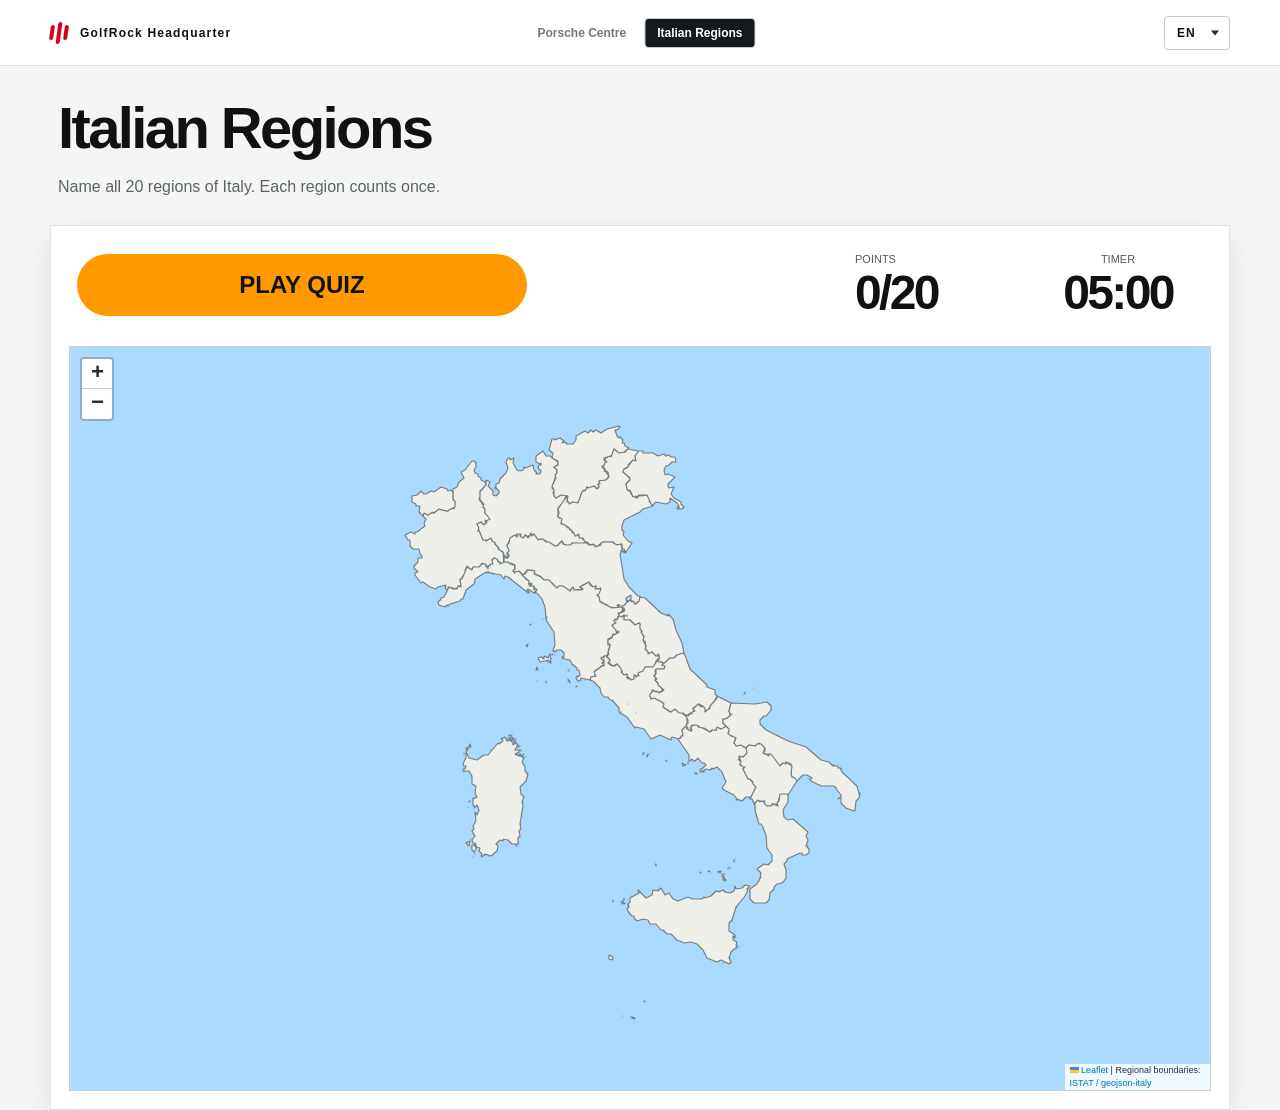
==== italian-regions/index.html @ e573a2c6 "Add Italian regions quiz and quiz navigation" ====
<!doctype html>
<html lang="en">
  <head>
    <meta charset="UTF-8" />
    <meta name="viewport" content="width=device-width, initial-scale=1.0" />
    <meta name="theme-color" content="#ffffff" />
    <title>Italian Regions — Map Quiz</title>
    <link rel="stylesheet" href="./assets/leaflet.css" />
    <link rel="stylesheet" href="./styles.css" />
  </head>
  <body class="italian-regions">
    <header class="site-header">
      <a class="brand" href="#quiz" aria-label="GolfRock Headquarter">
        <span class="brand-bars" aria-hidden="true"><i></i><i></i><i></i></span>
        <span>GolfRock Headquarter</span>
      </a>
      <nav class="quiz-selector" id="quiz-selector" aria-label="Quiz selection">
        <a id="porsche-quiz-link" href="../porsche/?lang=en">Porsche Centre</a>
        <a id="italy-quiz-link" class="active" href="../italian-regions/?lang=en" aria-current="page">Italian Regions</a>
      </nav>
      <div class="language-menu">
        <label class="sr-only" id="language-label" for="language-select">Language</label>
        <select id="language-select" aria-labelledby="language-label">
          <option value="en">EN</option>
          <option value="de">DE</option>
        </select>
      </div>
    </header>

    <main>
      <section class="intro" aria-labelledby="page-title">
        <h1 id="page-title"><span id="title-line-1">Italian Regions</span></h1>
        <p id="intro-text">Name all 20 regions of Italy. Each region counts once.</p>
      </section>

      <section class="quiz" id="quiz" aria-labelledby="page-title">
        <div class="game-controls">
          <div class="interaction-area">
            <button class="start-button" id="start-button" type="button" disabled>
              <span id="start-button-label">LOADING MAP…</span>
            </button>

            <form id="answer-form" class="answer-form" autocomplete="off" hidden>
              <label id="answer-label" for="answer-input">Enter Regions:</label>
              <input
                id="answer-input"
                name="answer"
                type="text"
                spellcheck="false"
                autocapitalize="words"
                aria-describedby="answer-help"
                disabled
              />
              <span class="sr-only" id="answer-help">
                Correct region names are accepted automatically. Incorrect answers receive no response.
              </span>
            </form>
          </div>

          <div class="counter score-counter" aria-live="polite" aria-atomic="true">
            <span id="score-label">POINTS</span>
            <strong id="score">0/20</strong>
          </div>

          <div class="counter timer-counter">
            <span id="timer-label">TIMER</span>
            <strong id="timer">05:00</strong>
            <button class="give-up-button" id="give-up-button" type="button" hidden disabled>
              Give up
            </button>
          </div>
        </div>

        <div class="map-frame italy-map-frame">
          <div
            id="world-map"
            role="img"
            aria-label="Map of Italy divided into its 20 regions. Correct answers are highlighted."
          ></div>
          <div class="map-loading" id="map-loading">Loading Italy map…</div>
        </div>

        <div class="completion-bar" id="completion-bar" hidden>
          <p id="completion-message"></p>
          <button id="restart-button" type="button">Play again</button>
        </div>
      </section>
    </main>

    <script src="./assets/leaflet.js"></script>
    <script src="./app.js" type="module"></script>
  </body>
</html>
---- italian-regions/assets/leaflet.css ----
/* required styles */

.leaflet-pane,
.leaflet-tile,
.leaflet-marker-icon,
.leaflet-marker-shadow,
.leaflet-tile-container,
.leaflet-pane > svg,
.leaflet-pane > canvas,
.leaflet-zoom-box,
.leaflet-image-layer,
.leaflet-layer {
	position: absolute;
	left: 0;
	top: 0;
	}
.leaflet-container {
	overflow: hidden;
	}
.leaflet-tile,
.leaflet-marker-icon,
.leaflet-marker-shadow {
	-webkit-user-select: none;
	   -moz-user-select: none;
	        user-select: none;
	  -webkit-user-drag: none;
	}
/* Prevents IE11 from highlighting tiles in blue */
.leaflet-tile::selection {
	background: transparent;
}
/* Safari renders non-retina tile on retina better with this, but Chrome is worse */
.leaflet-safari .leaflet-tile {
	image-rendering: -webkit-optimize-contrast;
	}
/* hack that prevents hw layers "stretching" when loading new tiles */
.leaflet-safari .leaflet-tile-container {
	width: 1600px;
	height: 1600px;
	-webkit-transform-origin: 0 0;
	}
.leaflet-marker-icon,
.leaflet-marker-shadow {
	display: block;
	}
/* .leaflet-container svg: reset svg max-width decleration shipped in Joomla! (joomla.org) 3.x */
/* .leaflet-container img: map is broken in FF if you have max-width: 100% on tiles */
.leaflet-container .leaflet-overlay-pane svg {
	max-width: none !important;
	max-height: none !important;
	}
.leaflet-container .leaflet-marker-pane img,
.leaflet-container .leaflet-shadow-pane img,
.leaflet-container .leaflet-tile-pane img,
.leaflet-container img.leaflet-image-layer,
.leaflet-container .leaflet-tile {
	max-width: none !important;
	max-height: none !important;
	width: auto;
	padding: 0;
	}

.leaflet-container img.leaflet-tile {
	/* See: https://bugs.chromium.org/p/chromium/issues/detail?id=600120 */
	mix-blend-mode: plus-lighter;
}

.leaflet-container.leaflet-touch-zoom {
	-ms-touch-action: pan-x pan-y;
	touch-action: pan-x pan-y;
	}
.leaflet-container.leaflet-touch-drag {
	-ms-touch-action: pinch-zoom;
	/* Fallback for FF which doesn't support pinch-zoom */
	touch-action: none;
	touch-action: pinch-zoom;
}
.leaflet-container.leaflet-touch-drag.leaflet-touch-zoom {
	-ms-touch-action: none;
	touch-action: none;
}
.leaflet-container {
	-webkit-tap-highlight-color: transparent;
}
.leaflet-container a {
	-webkit-tap-highlight-color: rgba(51, 181, 229, 0.4);
}
.leaflet-tile {
	filter: inherit;
	visibility: hidden;
	}
.leaflet-tile-loaded {
	visibility: inherit;
	}
.leaflet-zoom-box {
	width: 0;
	height: 0;
	-moz-box-sizing: border-box;
	     box-sizing: border-box;
	z-index: 800;
	}
/* workaround for https://bugzilla.mozilla.org/show_bug.cgi?id=888319 */
.leaflet-overlay-pane svg {
	-moz-user-select: none;
	}

.leaflet-pane         { z-index: 400; }

.leaflet-tile-pane    { z-index: 200; }
.leaflet-overlay-pane { z-index: 400; }
.leaflet-shadow-pane  { z-index: 500; }
.leaflet-marker-pane  { z-index: 600; }
.leaflet-tooltip-pane   { z-index: 650; }
.leaflet-popup-pane   { z-index: 700; }

.leaflet-map-pane canvas { z-index: 100; }
.leaflet-map-pane svg    { z-index: 200; }

.leaflet-vml-shape {
	width: 1px;
	height: 1px;
	}
.lvml {
	behavior: url(#default#VML);
	display: inline-block;
	position: absolute;
	}


/* control positioning */

.leaflet-control {
	position: relative;
	z-index: 800;
	pointer-events: visiblePainted; /* IE 9-10 doesn't have auto */
	pointer-events: auto;
	}
.leaflet-top,
.leaflet-bottom {
	position: absolute;
	z-index: 1000;
	pointer-events: none;
	}
.leaflet-top {
	top: 0;
	}
.leaflet-right {
	right: 0;
	}
.leaflet-bottom {
	bottom: 0;
	}
.leaflet-left {
	left: 0;
	}
.leaflet-control {
	float: left;
	clear: both;
	}
.leaflet-right .leaflet-control {
	float: right;
	}
.leaflet-top .leaflet-control {
	margin-top: 10px;
	}
.leaflet-bottom .leaflet-control {
	margin-bottom: 10px;
	}
.leaflet-left .leaflet-control {
	margin-left: 10px;
	}
.leaflet-right .leaflet-control {
	margin-right: 10px;
	}


/* zoom and fade animations */

.leaflet-fade-anim .leaflet-popup {
	opacity: 0;
	-webkit-transition: opacity 0.2s linear;
	   -moz-transition: opacity 0.2s linear;
	        transition: opacity 0.2s linear;
	}
.leaflet-fade-anim .leaflet-map-pane .leaflet-popup {
	opacity: 1;
	}
.leaflet-zoom-animated {
	-webkit-transform-origin: 0 0;
	    -ms-transform-origin: 0 0;
	        transform-origin: 0 0;
	}
svg.leaflet-zoom-animated {
	will-change: transform;
}

.leaflet-zoom-anim .leaflet-zoom-animated {
	-webkit-transition: -webkit-transform 0.25s cubic-bezier(0,0,0.25,1);
	   -moz-transition:    -moz-transform 0.25s cubic-bezier(0,0,0.25,1);
	        transition:         transform 0.25s cubic-bezier(0,0,0.25,1);
	}
.leaflet-zoom-anim .leaflet-tile,
.leaflet-pan-anim .leaflet-tile {
	-webkit-transition: none;
	   -moz-transition: none;
	        transition: none;
	}

.leaflet-zoom-anim .leaflet-zoom-hide {
	visibility: hidden;
	}


/* cursors */

.leaflet-interactive {
	cursor: pointer;
	}
.leaflet-grab {
	cursor: -webkit-grab;
	cursor:    -moz-grab;
	cursor:         grab;
	}
.leaflet-crosshair,
.leaflet-crosshair .leaflet-interactive {
	cursor: crosshair;
	}
.leaflet-popup-pane,
.leaflet-control {
	cursor: auto;
	}
.leaflet-dragging .leaflet-grab,
.leaflet-dragging .leaflet-grab .leaflet-interactive,
.leaflet-dragging .leaflet-marker-draggable {
	cursor: move;
	cursor: -webkit-grabbing;
	cursor:    -moz-grabbing;
	cursor:         grabbing;
	}

/* marker & overlays interactivity */
.leaflet-marker-icon,
.leaflet-marker-shadow,
.leaflet-image-layer,
.leaflet-pane > svg path,
.leaflet-tile-container {
	pointer-events: none;
	}

.leaflet-marker-icon.leaflet-interactive,
.leaflet-image-layer.leaflet-interactive,
.leaflet-pane > svg path.leaflet-interactive,
svg.leaflet-image-layer.leaflet-interactive path {
	pointer-events: visiblePainted; /* IE 9-10 doesn't have auto */
	pointer-events: auto;
	}

/* visual tweaks */

.leaflet-container {
	background: #ddd;
	outline-offset: 1px;
	}
.leaflet-container a {
	color: #0078A8;
	}
.leaflet-zoom-box {
	border: 2px dotted #38f;
	background: rgba(255,255,255,0.5);
	}


/* general typography */
.leaflet-container {
	font-family: "Helvetica Neue", Arial, Helvetica, sans-serif;
	font-size: 12px;
	font-size: 0.75rem;
	line-height: 1.5;
	}


/* general toolbar styles */

.leaflet-bar {
	box-shadow: 0 1px 5px rgba(0,0,0,0.65);
	border-radius: 4px;
	}
.leaflet-bar a {
	background-color: #fff;
	border-bottom: 1px solid #ccc;
	width: 26px;
	height: 26px;
	line-height: 26px;
	display: block;
	text-align: center;
	text-decoration: none;
	color: black;
	}
.leaflet-bar a,
.leaflet-control-layers-toggle {
	background-position: 50% 50%;
	background-repeat: no-repeat;
	display: block;
	}
.leaflet-bar a:hover,
.leaflet-bar a:focus {
	background-color: #f4f4f4;
	}
.leaflet-bar a:first-child {
	border-top-left-radius: 4px;
	border-top-right-radius: 4px;
	}
.leaflet-bar a:last-child {
	border-bottom-left-radius: 4px;
	border-bottom-right-radius: 4px;
	border-bottom: none;
	}
.leaflet-bar a.leaflet-disabled {
	cursor: default;
	background-color: #f4f4f4;
	color: #bbb;
	}

.leaflet-touch .leaflet-bar a {
	width: 30px;
	height: 30px;
	line-height: 30px;
	}
.leaflet-touch .leaflet-bar a:first-child {
	border-top-left-radius: 2px;
	border-top-right-radius: 2px;
	}
.leaflet-touch .leaflet-bar a:last-child {
	border-bottom-left-radius: 2px;
	border-bottom-right-radius: 2px;
	}

/* zoom control */

.leaflet-control-zoom-in,
.leaflet-control-zoom-out {
	font: bold 18px 'Lucida Console', Monaco, monospace;
	text-indent: 1px;
	}

.leaflet-touch .leaflet-control-zoom-in, .leaflet-touch .leaflet-control-zoom-out  {
	font-size: 22px;
	}


/* layers control */

.leaflet-control-layers {
	box-shadow: 0 1px 5px rgba(0,0,0,0.4);
	background: #fff;
	border-radius: 5px;
	}
.leaflet-control-layers-toggle {
	background-image: url(images/layers.png);
	width: 36px;
	height: 36px;
	}
.leaflet-retina .leaflet-control-layers-toggle {
	background-image: url(images/layers-2x.png);
	background-size: 26px 26px;
	}
.leaflet-touch .leaflet-control-layers-toggle {
	width: 44px;
	height: 44px;
	}
.leaflet-control-layers .leaflet-control-layers-list,
.leaflet-control-layers-expanded .leaflet-control-layers-toggle {
	display: none;
	}
.leaflet-control-layers-expanded .leaflet-control-layers-list {
	display: block;
	position: relative;
	}
.leaflet-control-layers-expanded {
	padding: 6px 10px 6px 6px;
	color: #333;
	background: #fff;
	}
.leaflet-control-layers-scrollbar {
	overflow-y: scroll;
	overflow-x: hidden;
	padding-right: 5px;
	}
.leaflet-control-layers-selector {
	margin-top: 2px;
	position: relative;
	top: 1px;
	}
.leaflet-control-layers label {
	display: block;
	font-size: 13px;
	font-size: 1.08333em;
	}
.leaflet-control-layers-separator {
	height: 0;
	border-top: 1px solid #ddd;
	margin: 5px -10px 5px -6px;
	}

/* Default icon URLs */
.leaflet-default-icon-path { /* used only in path-guessing heuristic, see L.Icon.Default */
	background-image: url(images/marker-icon.png);
	}


/* attribution and scale controls */

.leaflet-container .leaflet-control-attribution {
	background: #fff;
	background: rgba(255, 255, 255, 0.8);
	margin: 0;
	}
.leaflet-control-attribution,
.leaflet-control-scale-line {
	padding: 0 5px;
	color: #333;
	line-height: 1.4;
	}
.leaflet-control-attribution a {
	text-decoration: none;
	}
.leaflet-control-attribution a:hover,
.leaflet-control-attribution a:focus {
	text-decoration: underline;
	}
.leaflet-attribution-flag {
	display: inline !important;
	vertical-align: baseline !important;
	width: 1em;
	height: 0.6669em;
	}
.leaflet-left .leaflet-control-scale {
	margin-left: 5px;
	}
.leaflet-bottom .leaflet-control-scale {
	margin-bottom: 5px;
	}
.leaflet-control-scale-line {
	border: 2px solid #777;
	border-top: none;
	line-height: 1.1;
	padding: 2px 5px 1px;
	white-space: nowrap;
	-moz-box-sizing: border-box;
	     box-sizing: border-box;
	background: rgba(255, 255, 255, 0.8);
	text-shadow: 1px 1px #fff;
	}
.leaflet-control-scale-line:not(:first-child) {
	border-top: 2px solid #777;
	border-bottom: none;
	margin-top: -2px;
	}
.leaflet-control-scale-line:not(:first-child):not(:last-child) {
	border-bottom: 2px solid #777;
	}

.leaflet-touch .leaflet-control-attribution,
.leaflet-touch .leaflet-control-layers,
.leaflet-touch .leaflet-bar {
	box-shadow: none;
	}
.leaflet-touch .leaflet-control-layers,
.leaflet-touch .leaflet-bar {
	border: 2px solid rgba(0,0,0,0.2);
	background-clip: padding-box;
	}


/* popup */

.leaflet-popup {
	position: absolute;
	text-align: center;
	margin-bottom: 20px;
	}
.leaflet-popup-content-wrapper {
	padding: 1px;
	text-align: left;
	border-radius: 12px;
	}
.leaflet-popup-content {
	margin: 13px 24px 13px 20px;
	line-height: 1.3;
	font-size: 13px;
	font-size: 1.08333em;
	min-height: 1px;
	}
.leaflet-popup-content p {
	margin: 17px 0;
	margin: 1.3em 0;
	}
.leaflet-popup-tip-container {
	width: 40px;
	height: 20px;
	position: absolute;
	left: 50%;
	margin-top: -1px;
	margin-left: -20px;
	overflow: hidden;
	pointer-events: none;
	}
.leaflet-popup-tip {
	width: 17px;
	height: 17px;
	padding: 1px;

	margin: -10px auto 0;
	pointer-events: auto;

	-webkit-transform: rotate(45deg);
	   -moz-transform: rotate(45deg);
	    -ms-transform: rotate(45deg);
	        transform: rotate(45deg);
	}
.leaflet-popup-content-wrapper,
.leaflet-popup-tip {
	background: white;
	color: #333;
	box-shadow: 0 3px 14px rgba(0,0,0,0.4);
	}
.leaflet-container a.leaflet-popup-close-button {
	position: absolute;
	top: 0;
	right: 0;
	border: none;
	text-align: center;
	width: 24px;
	height: 24px;
	font: 16px/24px Tahoma, Verdana, sans-serif;
	color: #757575;
	text-decoration: none;
	background: transparent;
	}
.leaflet-container a.leaflet-popup-close-button:hover,
.leaflet-container a.leaflet-popup-close-button:focus {
	color: #585858;
	}
.leaflet-popup-scrolled {
	overflow: auto;
	}

.leaflet-oldie .leaflet-popup-content-wrapper {
	-ms-zoom: 1;
	}
.leaflet-oldie .leaflet-popup-tip {
	width: 24px;
	margin: 0 auto;

	-ms-filter: "progid:DXImageTransform.Microsoft.Matrix(M11=0.70710678, M12=0.70710678, M21=-0.70710678, M22=0.70710678)";
	filter: progid:DXImageTransform.Microsoft.Matrix(M11=0.70710678, M12=0.70710678, M21=-0.70710678, M22=0.70710678);
	}

.leaflet-oldie .leaflet-control-zoom,
.leaflet-oldie .leaflet-control-layers,
.leaflet-oldie .leaflet-popup-content-wrapper,
.leaflet-oldie .leaflet-popup-tip {
	border: 1px solid #999;
	}


/* div icon */

.leaflet-div-icon {
	background: #fff;
	border: 1px solid #666;
	}


/* Tooltip */
/* Base styles for the element that has a tooltip */
.leaflet-tooltip {
	position: absolute;
	padding: 6px;
	background-color: #fff;
	border: 1px solid #fff;
	border-radius: 3px;
	color: #222;
	white-space: nowrap;
	-webkit-user-select: none;
	-moz-user-select: none;
	-ms-user-select: none;
	user-select: none;
	pointer-events: none;
	box-shadow: 0 1px 3px rgba(0,0,0,0.4);
	}
.leaflet-tooltip.leaflet-interactive {
	cursor: pointer;
	pointer-events: auto;
	}
.leaflet-tooltip-top:before,
.leaflet-tooltip-bottom:before,
.leaflet-tooltip-left:before,
.leaflet-tooltip-right:before {
	position: absolute;
	pointer-events: none;
	border: 6px solid transparent;
	background: transparent;
	content: "";
	}

/* Directions */

.leaflet-tooltip-bottom {
	margin-top: 6px;
}
.leaflet-tooltip-top {
	margin-top: -6px;
}
.leaflet-tooltip-bottom:before,
.leaflet-tooltip-top:before {
	left: 50%;
	margin-left: -6px;
	}
.leaflet-tooltip-top:before {
	bottom: 0;
	margin-bottom: -12px;
	border-top-color: #fff;
	}
.leaflet-tooltip-bottom:before {
	top: 0;
	margin-top: -12px;
	margin-left: -6px;
	border-bottom-color: #fff;
	}
.leaflet-tooltip-left {
	margin-left: -6px;
}
.leaflet-tooltip-right {
	margin-left: 6px;
}
.leaflet-tooltip-left:before,
.leaflet-tooltip-right:before {
	top: 50%;
	margin-top: -6px;
	}
.leaflet-tooltip-left:before {
	right: 0;
	margin-right: -12px;
	border-left-color: #fff;
	}
.leaflet-tooltip-right:before {
	left: 0;
	margin-left: -12px;
	border-right-color: #fff;
	}

/* Printing */

@media print {
	/* Prevent printers from removing background-images of controls. */
	.leaflet-control {
		-webkit-print-color-adjust: exact;
		print-color-adjust: exact;
		}
	}
---- italian-regions/styles.css ----
:root {
  --ink: #111111;
  --muted: #5e6268;
  --line: #d9dde1;
  --paper: #ffffff;
  --page: #f4f5f5;
  --orange: #ff9900;
  --orange-dark: #e88800;
  --focus: #1167df;
  --found: #df482d;
  --found-border: #a82316;
  --revealed: #f3a45f;
  --revealed-border: #bd6730;
}

* {
  box-sizing: border-box;
}

html {
  scroll-behavior: smooth;
}

body {
  margin: 0;
  color: var(--ink);
  background: var(--page);
  font-family: Arial, Helvetica, sans-serif;
}

button,
input,
select {
  font: inherit;
}

button {
  color: inherit;
}

[hidden] {
  display: none !important;
}

.sr-only {
  position: absolute;
  width: 1px;
  height: 1px;
  padding: 0;
  margin: -1px;
  overflow: hidden;
  clip: rect(0, 0, 0, 0);
  white-space: nowrap;
  border: 0;
}

.site-header {
  position: relative;
  height: 66px;
  padding: 0 max(24px, calc((100vw - 1180px) / 2));
  display: flex;
  align-items: center;
  justify-content: space-between;
  border-bottom: 1px solid #e0e2e4;
  background: #fff;
}

.brand {
  display: inline-flex;
  align-items: center;
  gap: 12px;
  color: var(--ink);
  text-decoration: none;
  font-size: 12px;
  font-weight: 700;
  letter-spacing: .1em;
}

.brand-bars {
  height: 24px;
  display: flex;
  align-items: center;
  gap: 3px;
}

.brand-bars i {
  width: 4px;
  height: 15px;
  display: block;
  border-radius: 4px;
  background: #d5001c;
  transform: skewX(-8deg);
}

.brand-bars i:nth-child(2) {
  height: 22px;
}

.quiz-selector {
  position: absolute;
  left: 50%;
  top: 50%;
  display: flex;
  align-items: center;
  gap: 5px;
  transform: translate(-50%, -50%);
}

.quiz-selector a {
  padding: 8px 12px;
  border: 1px solid transparent;
  border-radius: 4px;
  color: #73787d;
  font-size: 12px;
  font-weight: 700;
  line-height: 1;
  text-decoration: none;
  white-space: nowrap;
}

.quiz-selector a:hover {
  color: var(--ink);
  background: #f2f3f4;
}

.quiz-selector a.active {
  border-color: #c9cdd1;
  color: #fff;
  background: #16191b;
}

.quiz-selector a:focus-visible {
  outline: 2px solid var(--focus);
  outline-offset: 2px;
}

.language-menu {
  position: relative;
  display: inline-flex;
  align-items: center;
}

.language-menu::after {
  content: "";
  position: absolute;
  right: 11px;
  top: 50%;
  width: 0;
  height: 0;
  border-top: 5px solid #25292d;
  border-right: 4px solid transparent;
  border-left: 4px solid transparent;
  pointer-events: none;
  transform: translateY(-50%);
}

.language-menu select {
  width: 66px;
  height: 34px;
  padding: 0 30px 0 12px;
  appearance: none;
  border: 1px solid #c7cbd0;
  border-radius: 4px;
  outline: 0;
  color: var(--ink);
  background: #fff;
  font-size: 12px;
  font-weight: 700;
  letter-spacing: .08em;
  cursor: pointer;
}

.language-menu select:focus-visible {
  border-color: var(--focus);
  box-shadow: 0 0 0 2px rgba(17, 103, 223, .18);
}

.source-badge {
  color: #70757a;
  font-size: 10px;
  font-weight: 700;
  letter-spacing: .12em;
}

main,
footer {
  width: min(1180px, calc(100% - 40px));
  margin-inline: auto;
}

.intro {
  padding: 32px 8px 26px;
}

.eyebrow {
  margin: 0 0 10px;
  color: #d5001c !important;
  font-size: 10px !important;
  font-weight: 700;
  letter-spacing: .16em;
}

.intro h1 {
  max-width: 900px;
  margin: 0;
  font-size: clamp(34px, 5vw, 58px);
  line-height: 1.02;
  letter-spacing: -.045em;
}

.intro > p:last-child {
  max-width: none;
  margin: 18px 0 0;
  color: var(--muted);
  font-size: 16px;
  line-height: 1.5;
  white-space: nowrap;
}

.quiz {
  padding: 8px 18px 18px;
  border: 1px solid #dfe1e3;
  background: var(--paper);
  box-shadow: 0 8px 26px rgba(31, 38, 45, .08);
}

.game-controls {
  min-height: 112px;
  display: grid;
  grid-template-columns: minmax(0, 1fr) 150px 170px;
  grid-auto-rows: 78px;
  gap: 28px;
  align-items: start;
  padding: 12px 8px 20px;
}

.interaction-area {
  min-width: 0;
  min-height: 78px;
  display: flex;
  align-items: center;
}

.start-button {
  width: min(450px, 100%);
  height: 62px;
  border: 0;
  border-radius: 999px;
  background: var(--orange);
  font-size: 24px;
  font-weight: 700;
  cursor: pointer;
  transition: background .15s ease, transform .15s ease;
}

.start-button:hover:not(:disabled) {
  background: var(--orange-dark);
  transform: translateY(-1px);
}

.start-button:focus-visible {
  outline: 3px solid rgba(17, 103, 223, .4);
  outline-offset: 3px;
}

.start-button:disabled {
  cursor: wait;
  opacity: .62;
}

.answer-form {
  width: 100%;
}

.answer-form label {
  display: block;
  margin: 0 0 4px;
  font-size: 18px;
  line-height: 1.2;
}

.answer-form input {
  width: 100%;
  height: 50px;
  padding: 0 12px;
  border: 1px solid #b9bdc2;
  border-radius: 5px;
  outline: 0;
  color: var(--ink);
  background: #fff;
  font-size: 18px;
}

.answer-form input:focus {
  border: 2px solid var(--focus);
  box-shadow: 0 0 0 1px rgba(17, 103, 223, .12);
}

.answer-form input:disabled {
  background: #f1f2f3;
}

.counter {
  min-width: 0;
  align-self: start;
  padding-top: 8px;
}

.counter > span {
  display: block;
  margin-bottom: 4px;
  color: #555b60;
  font-size: 11px;
  line-height: 1;
}

.counter strong {
  display: block;
  font-size: 48px;
  line-height: .98;
  letter-spacing: -.055em;
  white-space: nowrap;
}

.timer-counter {
  text-align: center;
}

.give-up-button {
  display: block;
  width: max-content;
  margin: 4px auto 0;
  padding: 0;
  border: 0;
  border-bottom: 1px solid currentColor;
  background: transparent;
  font-size: 14px;
  line-height: 1.1;
  cursor: pointer;
}

.give-up-button:hover:not(:disabled) {
  color: #d5001c;
}

.give-up-button:disabled {
  cursor: default;
  opacity: .4;
}

.map-frame {
  position: relative;
  overflow: hidden;
  border: 1px solid #c9ced2;
  background: #aadaff;
}

#world-map {
  width: 100%;
  height: auto;
  min-height: 0;
  aspect-ratio: 2 / 1;
  background: #aadaff;
}

.map-loading {
  position: absolute;
  inset: 0;
  z-index: 1000;
  display: grid;
  place-items: center;
  color: #3f464b;
  background: #d9edf8;
  font-size: 15px;
  font-weight: 700;
}

.europe-inset {
  position: absolute;
  top: 12px;
  left: 24%;
  z-index: 700;
  width: min(25%, 320px);
  aspect-ratio: 1.58 / 1;
  overflow: hidden;
  border: 3px solid rgba(255,255,255,.96);
  background: #aadaff;
  box-shadow: 0 2px 12px rgba(24, 37, 48, .34);
  pointer-events: none;
}

.quiz-variant-1 .europe-inset {
  top: auto;
  bottom: 12.7%;
  left: 41.25%;
  width: min(17.5%, 224px);
}

.quiz-variant-2 .europe-inset {
  top: auto;
  bottom: 14.1%;
  left: 36.4%;
  width: min(17.5%, 224px);
}

.europe-inset > span {
  position: absolute;
  top: 6px;
  left: 8px;
  z-index: 800;
  padding: 3px 6px;
  border-radius: 2px;
  color: #fff;
  background: rgba(20, 24, 27, .72);
  font-size: 9px;
  font-weight: 700;
  letter-spacing: .12em;
}

#europe-map {
  width: 100%;
  height: 100%;
  background: #aadaff;
}

#europe-map .leaflet-control-container {
  display: none;
}

.leaflet-container {
  font-family: Arial, Helvetica, sans-serif;
}

.leaflet-control-zoom a {
  color: #25292d;
}

.leaflet-control-attribution {
  font-size: 9px;
}

.leaflet-tooltip.country-label {
  padding: 0;
  border: 0;
  border-radius: 0;
  color: #101214;
  background: transparent;
  box-shadow: none;
  font-size: 11px;
  font-weight: 700;
  line-height: 1;
  text-align: center;
  text-shadow:
    -1px -1px 0 rgba(255,255,255,.95),
    1px -1px 0 rgba(255,255,255,.95),
    -1px 1px 0 rgba(255,255,255,.95),
    1px 1px 0 rgba(255,255,255,.95),
    0 0 4px #fff;
  pointer-events: none;
}

.leaflet-tooltip.country-label.revealed {
  padding: 2px 4px;
  border-radius: 4px;
  color: #fff;
  background: #a40000;
  box-shadow: 0 0 0 1px rgba(255,255,255,.65);
  font-size: 9px;
  font-weight: 700;
  line-height: 1.05;
  text-shadow: none;
}

.leaflet-tooltip.country-label::before {
  display: none;
}

.completion-bar {
  min-height: 62px;
  padding: 12px 4px 0;
  display: flex;
  align-items: center;
  justify-content: space-between;
  gap: 20px;
}

.completion-bar p {
  margin: 0;
  font-size: 15px;
  font-weight: 700;
}

.completion-bar button {
  min-width: 126px;
  height: 38px;
  padding: 0 18px;
  border: 1px solid #16191b;
  border-radius: 999px;
  background: #fff;
  font-weight: 700;
  cursor: pointer;
}

.completion-bar button:hover {
  color: #fff;
  background: #16191b;
}

.quiz-notes {
  display: grid;
  grid-template-columns: 1fr 1fr;
  gap: 36px;
  margin: 28px 0 54px;
  padding: 0 8px;
  color: var(--muted);
  font-size: 13px;
  line-height: 1.55;
}

.quiz-notes p {
  margin: 0;
}

footer {
  min-height: 72px;
  padding: 20px 8px;
  display: flex;
  justify-content: space-between;
  gap: 20px;
  border-top: 1px solid #d7dadd;
  color: #6d7277;
  font-size: 10px;
  font-weight: 700;
  letter-spacing: .07em;
}

@media (max-width: 850px) {
  .quiz-selector {
    left: auto;
    right: 100px;
    transform: translateY(-50%);
  }

  .quiz-selector a {
    padding-inline: 8px;
    font-size: 10px;
  }

  .game-controls {
    grid-template-columns: minmax(0, 1fr) 112px 125px;
    gap: 14px;
  }

  .counter strong {
    font-size: 38px;
  }

  .start-button {
    width: min(390px, 100%);
    font-size: 20px;
  }

}

@media (max-width: 600px) {
  .site-header {
    height: auto;
    min-height: 66px;
    padding-inline: 16px;
    flex-wrap: wrap;
    gap: 10px;
    padding-block: 12px;
  }

  .quiz-selector {
    position: static;
    order: 3;
    width: 100%;
    transform: none;
  }

  .quiz-selector a {
    flex: 1;
    padding-block: 9px;
    text-align: center;
  }

  .source-badge {
    display: none;
  }

  main,
  footer {
    width: min(100% - 20px, 1180px);
  }

  .intro {
    padding: 24px 4px 20px;
  }

  .intro h1 {
    font-size: clamp(32px, 11vw, 48px);
  }

  .quiz {
    padding: 6px 8px 10px;
  }

  .game-controls {
    grid-template-columns: 1fr 1fr;
    gap: 10px 20px;
    padding: 12px 4px;
  }

  .interaction-area {
    grid-column: 1 / -1;
  }

  .start-button {
    width: 100%;
  }

  .score-counter {
    text-align: left;
  }

  .timer-counter {
    text-align: right;
  }

  .give-up-button {
    margin-right: 0;
  }

  .quiz-notes {
    grid-template-columns: 1fr;
    gap: 14px;
    margin-bottom: 34px;
  }

  .europe-inset {
    top: 7px;
    left: 24%;
    width: 32%;
    border-width: 2px;
  }

  .quiz-variant-1 .europe-inset {
    top: auto;
    bottom: 14.1%;
    left: 38.8%;
    width: 22.4%;
  }

  .quiz-variant-2 .europe-inset {
    top: auto;
    bottom: 14.1%;
    left: 36.4%;
    width: 22.4%;
  }

  .intro > p:last-child {
    white-space: normal;
  }

  .europe-inset > span {
    display: none;
  }

  footer {
    flex-direction: column;
  }
}

@media (prefers-reduced-motion: reduce) {
  *,
  *::before,
  *::after {
    scroll-behavior: auto !important;
    transition: none !important;
  }
}

/* Italian Regions quiz */

.italian-regions .intro h1 {
  max-width: 1000px;
}

.italian-regions .italy-map-frame {
  background: #aadaff;
}

.italian-regions #world-map {
  width: 100%;
  height: clamp(560px, 58vw, 760px);
  min-height: 0;
  aspect-ratio: auto;
  background: #aadaff;
}

.italian-regions .leaflet-container {
  background: #aadaff;
}

.italian-regions .leaflet-control-attribution {
  max-width: calc(100% - 80px);
  font-size: 9px;
  white-space: normal;
}

.italian-regions .leaflet-tooltip.country-label {
  font-size: 12px;
}

.italian-regions .leaflet-tooltip.country-label.revealed {
  font-size: 10px;
}

@media (max-width: 600px) {
  .italian-regions #world-map {
    height: 440px;
  }

  .italian-regions .leaflet-tooltip.country-label {
    font-size: 9px;
  }

  .italian-regions .leaflet-tooltip.country-label.revealed {
    padding: 2px 3px;
    font-size: 7px;
  }
}
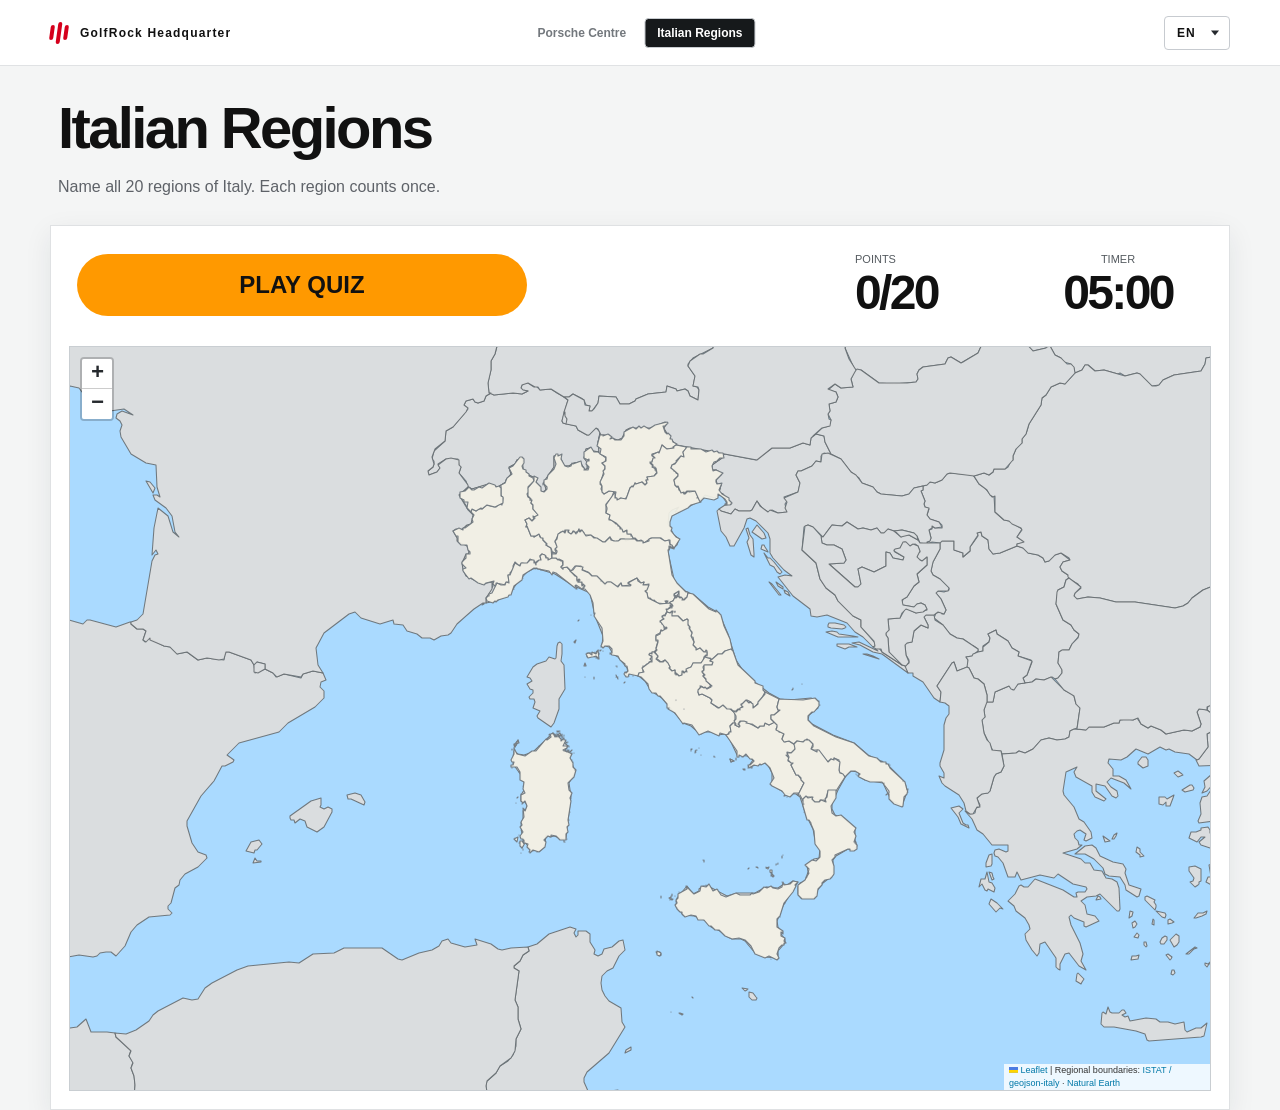
==== commit 0a048e5c: "Add pause and resume controls to quizzes" ====
--- a/italian-regions/index.html
+++ b/italian-regions/index.html
@@ -65,9 +65,15 @@
           <div class="counter timer-counter">
             <span id="timer-label">TIMER</span>
             <strong id="timer">05:00</strong>
-            <button class="give-up-button" id="give-up-button" type="button" hidden disabled>
-              Give up
-            </button>
+            <div class="timer-actions">
+              <button class="give-up-button" id="give-up-button" type="button" hidden disabled>
+                Give up
+              </button>
+              <button class="pause-button" id="pause-button" type="button" aria-label="Pause" title="Pause" hidden disabled>
+                <span class="pause-icon" aria-hidden="true"><span></span><span></span></span>
+                <span class="play-icon" aria-hidden="true"></span>
+              </button>
+            </div>
           </div>
         </div>
 
@@ -78,6 +84,9 @@
             aria-label="Map of Italy divided into its 20 regions. Correct answers are highlighted."
           ></div>
           <div class="map-loading" id="map-loading">Loading Italy map…</div>
+          <div class="pause-overlay" id="pause-overlay" aria-hidden="true">
+            <span id="pause-message">Pause</span>
+          </div>
         </div>
 
         <div class="completion-bar" id="completion-bar" hidden>
--- a/italian-regions/styles.css
+++ b/italian-regions/styles.css
@@ -326,10 +326,18 @@
   text-align: center;
 }
 
+.timer-actions {
+  min-height: 18px;
+  margin: 4px auto 0;
+  display: flex;
+  align-items: center;
+  justify-content: center;
+  gap: 10px;
+}
+
 .give-up-button {
-  display: block;
   width: max-content;
-  margin: 4px auto 0;
+  margin: 0;
   padding: 0;
   border: 0;
   border-bottom: 1px solid currentColor;
@@ -348,11 +356,115 @@
   opacity: .4;
 }
 
+.pause-button {
+  width: 22px;
+  height: 18px;
+  display: inline-grid;
+  place-items: center;
+  flex: 0 0 auto;
+  padding: 0;
+  border: 0;
+  border-radius: 3px;
+  color: #34393d;
+  background: transparent;
+  cursor: pointer;
+  transition: color .15s ease, background .15s ease, opacity .15s ease;
+}
+
+.pause-button:hover:not(:disabled) {
+  color: #d5001c;
+  background: rgba(0, 0, 0, .05);
+}
+
+.pause-button:focus-visible {
+  outline: 2px solid var(--focus);
+  outline-offset: 2px;
+}
+
+.pause-button:disabled {
+  cursor: default;
+  opacity: .4;
+}
+
+.pause-icon {
+  display: flex;
+  align-items: center;
+  gap: 3px;
+}
+
+.pause-icon > span {
+  width: 3px;
+  height: 12px;
+  border-radius: 1px;
+  background: currentColor;
+}
+
+.play-icon {
+  display: none;
+  width: 0;
+  height: 0;
+  margin-left: 2px;
+  border-top: 6px solid transparent;
+  border-bottom: 6px solid transparent;
+  border-left: 9px solid currentColor;
+}
+
+.pause-button.is-paused .pause-icon {
+  display: none;
+}
+
+.pause-button.is-paused .play-icon {
+  display: block;
+}
+
 .map-frame {
   position: relative;
   overflow: hidden;
   border: 1px solid #c9ced2;
   background: #aadaff;
+}
+
+.map-frame #world-map,
+.map-frame .europe-inset {
+  filter: blur(0);
+  transition: filter 1s ease;
+}
+
+.map-frame.is-paused #world-map,
+.map-frame.is-paused .europe-inset {
+  filter: blur(20px);
+}
+
+.pause-overlay {
+  position: absolute;
+  inset: 0;
+  z-index: 1200;
+  display: grid;
+  place-items: center;
+  visibility: hidden;
+  opacity: 0;
+  color: #fff;
+  background: rgba(26, 31, 35, .2);
+  pointer-events: none;
+  transition: opacity 1s ease, visibility 0s linear 1s;
+}
+
+.pause-overlay span {
+  padding: 10px 22px;
+  border: 2px solid rgba(255, 255, 255, .9);
+  border-radius: 5px;
+  background: rgba(20, 24, 27, .62);
+  box-shadow: 0 4px 18px rgba(0, 0, 0, .2);
+  font-size: clamp(24px, 4vw, 44px);
+  font-weight: 700;
+  letter-spacing: .02em;
+}
+
+.map-frame.is-paused .pause-overlay {
+  visibility: visible;
+  opacity: 1;
+  pointer-events: auto;
+  transition-delay: 0s;
 }
 
 #world-map {
@@ -628,8 +740,9 @@
     text-align: right;
   }
 
-  .give-up-button {
+  .timer-actions {
     margin-right: 0;
+    justify-content: flex-end;
   }
 
   .quiz-notes {
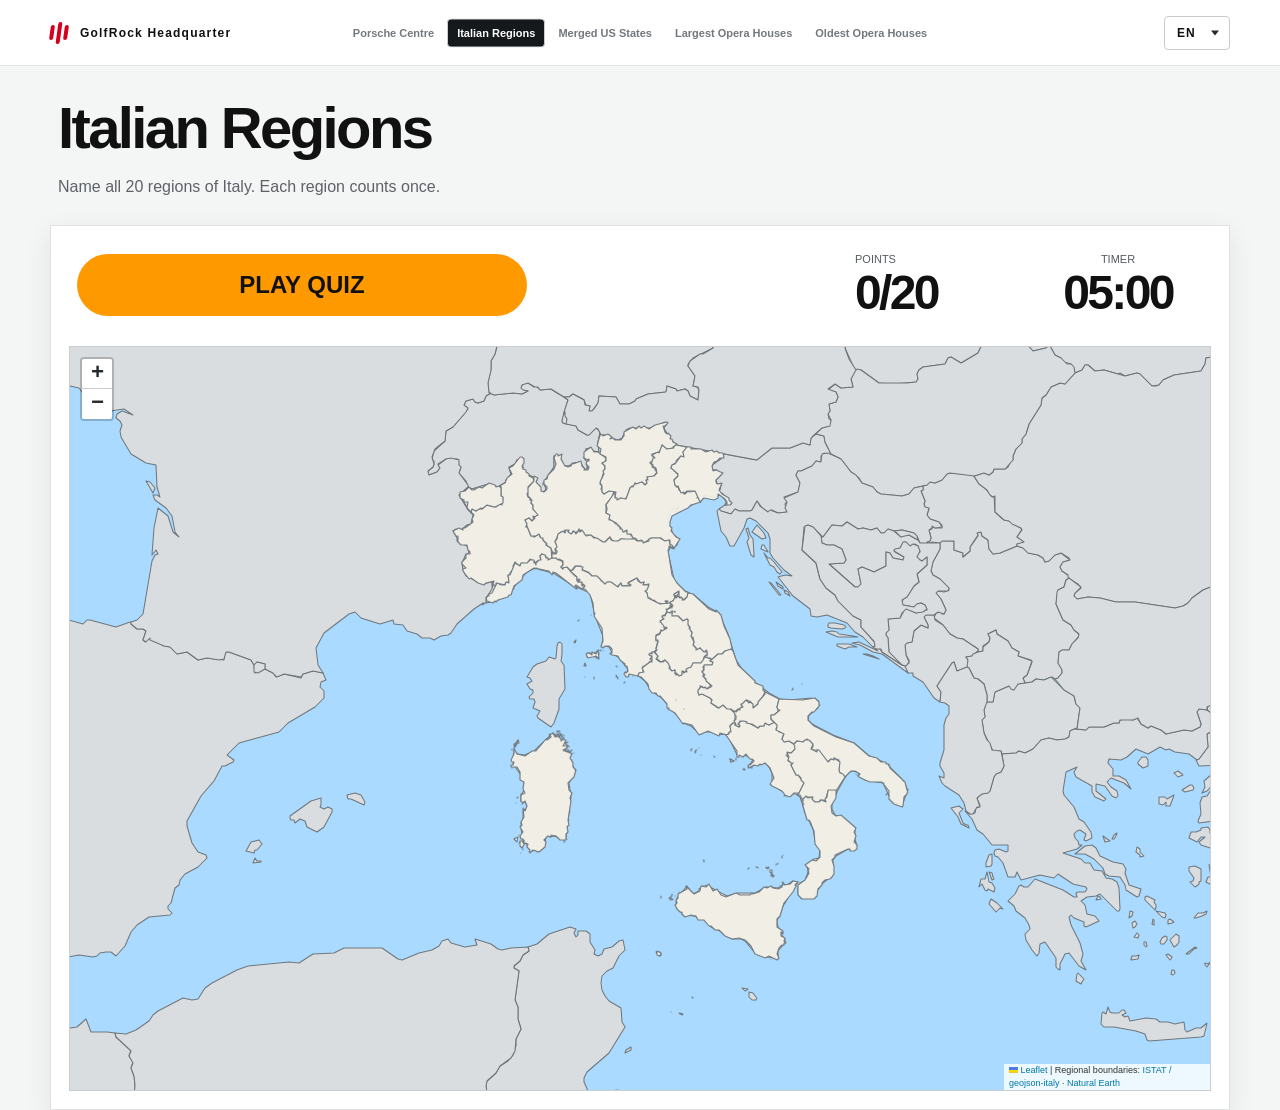
==== commit f25d3617: "Add largest and oldest opera house quizzes" ====
--- a/italian-regions/index.html
+++ b/italian-regions/index.html
@@ -17,6 +17,9 @@
       <nav class="quiz-selector" id="quiz-selector" aria-label="Quiz selection">
         <a id="porsche-quiz-link" href="../porsche/?lang=en">Porsche Centre</a>
         <a id="italy-quiz-link" class="active" href="../italian-regions/?lang=en" aria-current="page">Italian Regions</a>
+        <a id="merged-states-quiz-link" href="../randomly-merged-us-states/?lang=en">Merged US States</a>
+        <a id="largest-opera-link" href="../largest-opera-houses/?lang=en">Largest Opera Houses</a>
+        <a id="oldest-opera-link" href="../oldest-opera-houses/?lang=en">Oldest Opera Houses</a>
       </nav>
       <div class="language-menu">
         <label class="sr-only" id="language-label" for="language-select">Language</label>
@@ -64,16 +67,16 @@
 
           <div class="counter timer-counter">
             <span id="timer-label">TIMER</span>
-            <strong id="timer">05:00</strong>
-            <div class="timer-actions">
-              <button class="give-up-button" id="give-up-button" type="button" hidden disabled>
-                Give up
-              </button>
+            <div class="timer-display">
               <button class="pause-button" id="pause-button" type="button" aria-label="Pause" title="Pause" hidden disabled>
                 <span class="pause-icon" aria-hidden="true"><span></span><span></span></span>
                 <span class="play-icon" aria-hidden="true"></span>
               </button>
+              <strong id="timer">05:00</strong>
             </div>
+            <button class="give-up-button" id="give-up-button" type="button" hidden disabled>
+              Give up
+            </button>
           </div>
         </div>
 
--- a/italian-regions/styles.css
+++ b/italian-regions/styles.css
@@ -100,18 +100,27 @@
   position: absolute;
   left: 50%;
   top: 50%;
+  width: min(760px, calc(100% - 440px));
   display: flex;
   align-items: center;
-  gap: 5px;
+  justify-content: center;
+  gap: 3px;
+  overflow-x: auto;
+  scrollbar-width: none;
   transform: translate(-50%, -50%);
 }
 
+.quiz-selector::-webkit-scrollbar {
+  display: none;
+}
+
 .quiz-selector a {
-  padding: 8px 12px;
+  flex: 0 0 auto;
+  padding: 8px 9px;
   border: 1px solid transparent;
   border-radius: 4px;
   color: #73787d;
-  font-size: 12px;
+  font-size: 11px;
   font-weight: 700;
   line-height: 1;
   text-decoration: none;
@@ -326,18 +335,14 @@
   text-align: center;
 }
 
-.timer-actions {
-  min-height: 18px;
+.timer-display {
+  position: relative;
+}
+
+.give-up-button {
+  display: block;
+  width: max-content;
   margin: 4px auto 0;
-  display: flex;
-  align-items: center;
-  justify-content: center;
-  gap: 10px;
-}
-
-.give-up-button {
-  width: max-content;
-  margin: 0;
   padding: 0;
   border: 0;
   border-bottom: 1px solid currentColor;
@@ -357,13 +362,16 @@
 }
 
 .pause-button {
-  width: 22px;
-  height: 18px;
+  position: absolute;
+  top: 50%;
+  left: -12px;
+  transform: translateY(-50%);
+  width: 30px;
+  height: 38px;
   display: inline-grid;
   place-items: center;
-  flex: 0 0 auto;
   padding: 0;
-  border: 0;
+  border: 1px solid #111;
   border-radius: 3px;
   color: #34393d;
   background: transparent;
@@ -389,13 +397,14 @@
 .pause-icon {
   display: flex;
   align-items: center;
-  gap: 3px;
+  gap: 4px;
 }
 
 .pause-icon > span {
-  width: 3px;
-  height: 12px;
-  border-radius: 1px;
+  display: block;
+  width: 4px;
+  height: 18px;
+  flex: 0 0 4px;
   background: currentColor;
 }
 
@@ -427,12 +436,17 @@
 .map-frame #world-map,
 .map-frame .europe-inset {
   filter: blur(0);
-  transition: filter 1s ease;
 }
 
 .map-frame.is-paused #world-map,
 .map-frame.is-paused .europe-inset {
-  filter: blur(20px);
+  animation: pause-blur-in 1.5s ease-in-out forwards;
+  will-change: filter;
+}
+
+@keyframes pause-blur-in {
+  from { filter: blur(0); }
+  to { filter: blur(20px); }
 }
 
 .pause-overlay {
@@ -446,7 +460,6 @@
   color: #fff;
   background: rgba(26, 31, 35, .2);
   pointer-events: none;
-  transition: opacity 1s ease, visibility 0s linear 1s;
 }
 
 .pause-overlay span {
@@ -462,9 +475,13 @@
 
 .map-frame.is-paused .pause-overlay {
   visibility: visible;
-  opacity: 1;
   pointer-events: auto;
-  transition-delay: 0s;
+  animation: pause-overlay-in 1.5s ease-in-out forwards;
+}
+
+@keyframes pause-overlay-in {
+  from { opacity: 0; }
+  to { opacity: 1; }
 }
 
 #world-map {
@@ -647,10 +664,12 @@
 }
 
 @media (max-width: 850px) {
+  .brand > span:last-child {
+    display: none;
+  }
+
   .quiz-selector {
-    left: auto;
-    right: 100px;
-    transform: translateY(-50%);
+    width: calc(100% - 180px);
   }
 
   .quiz-selector a {
@@ -688,11 +707,16 @@
     position: static;
     order: 3;
     width: 100%;
+    justify-content: flex-start;
     transform: none;
   }
 
+  .brand > span:last-child {
+    display: inline;
+  }
+
   .quiz-selector a {
-    flex: 1;
+    flex: 0 0 auto;
     padding-block: 9px;
     text-align: center;
   }
@@ -740,9 +764,8 @@
     text-align: right;
   }
 
-  .timer-actions {
+  .give-up-button {
     margin-right: 0;
-    justify-content: flex-end;
   }
 
   .quiz-notes {
